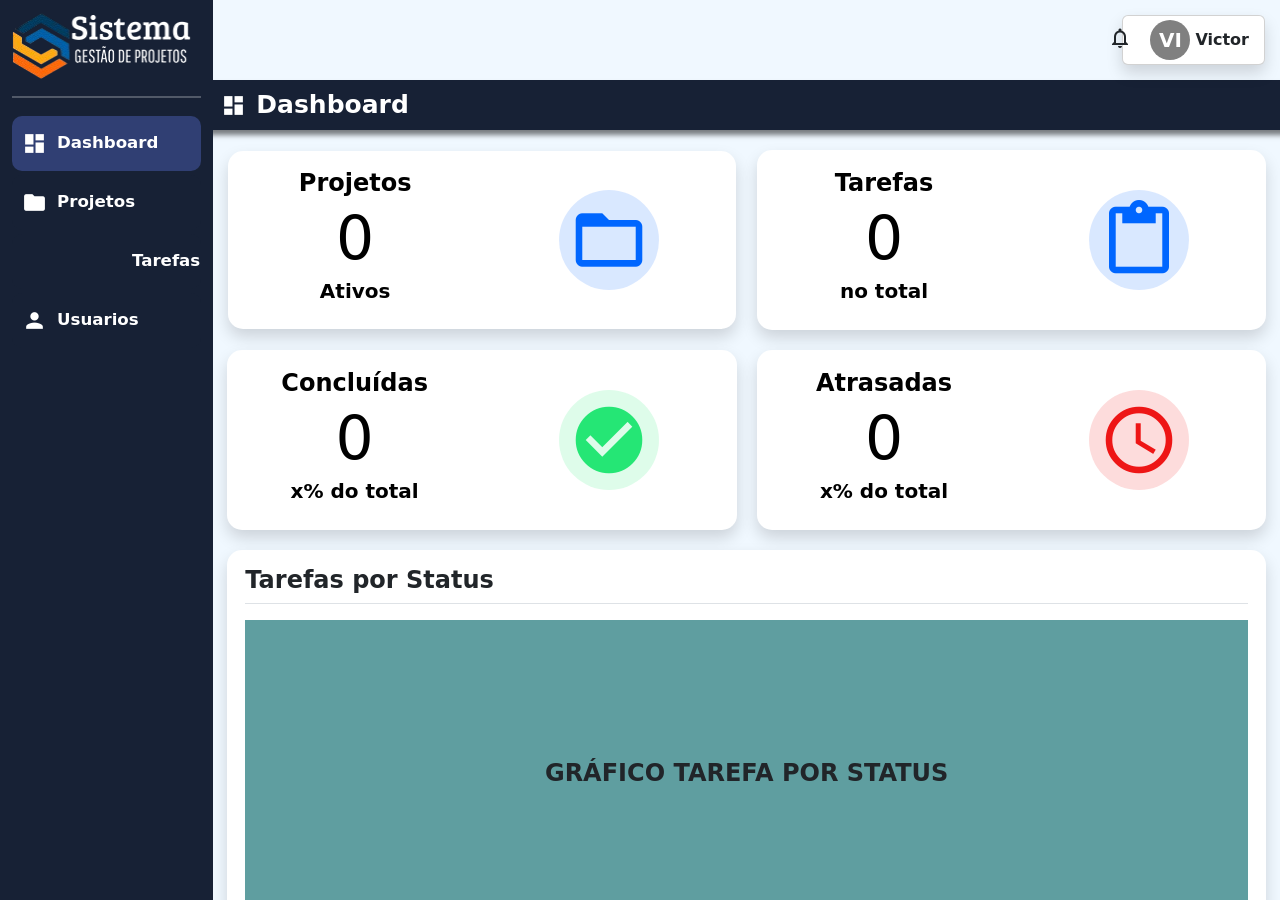
==== index.html @ 1bc86526 "add sticky action bar, table placeholders and modal button alignment" ====
<!DOCTYPE html>
<html lang="en">

<head>
    <meta charset="UTF-8">
    <meta name="viewport" content="width=device-width, initial-scale=1.0">
    <title>Sistema Gestão de Projetos</title>
    <link rel="icon" type="image/png" href="img/icon.png">
    <link href="https://fonts.googleapis.com/css2?family=Material+Symbols+Outlined" rel="stylesheet" />
    <link href="https://fonts.googleapis.com/icon?family=Material+Icons" rel="stylesheet">
    <link rel="stylesheet" href="css/bootstrap.css">
    <link rel="stylesheet" href="css/style.css">

</head>

<body>

    <div class="container-fluid">

        <!-- Linha geral -->
        <div class="row">
            <!-- INICIO DA ESTRUTURA BASE -->
            <!-- Barra lateral -->
            <div class="barraLateral col-4 col-md-4 col-lg-2">

                <div class="logo">
                    <img src="img/logo.png" alt="">
                </div>
                <hr style="background-color: white; border: none;height: 2px;">

                <!-- Menu -->
                <div class="menu">
                    <ul>
                        <li><a class="menuItem active" href="index.html">
                                <span class="material-icons">dashboard</span>
                                Dashboard
                            </a>

                        </li>
                        <li><a class=" menuItem" href="projetos.html">
                                <span class="material-icons">folder</span>
                                Projetos
                            </a>
                        </li>
                        <li><a class="menuItem" href="tarefas.html">
                                <span class="material-icons">task</span>
                                Tarefas
                            </a></li>

                        <li><a class="menuItem" href="usuarios.html">
                                <span class="material-icons">person</span>
                                Usuarios
                            </a>
                        </li>
                    </ul>
                </div>
            </div>

            <!-- Segunda coluna -->
            <div class="geral col-8 col-md-8 col-lg-10">

                <!-- Barra superior -->
                <div class="row barraSuperior">
                    <div class="col-12 px-0">
                        <div class="row barraPerfil mx-0">
                            <div class="col-5 col-sm-6 col-md-8 col-lg-10">
                            </div>
                            <div class="col-7 col-sm-6 col-md-4 col-lg-2 d-flex">
                                <div class="userPerfil card shadow">
                                    <button class="btn">
                                        <span class="material-icons" style="font-size: 24px;margin-top: 3px; ">
                                            notifications_none
                                        </span>
                                    </button>
                                    <!-- <img src="img/avatar.jpg" alt="" class="rounded-circle" width="40" height="40"> -->
                                    <b class="rounded-circle align-middle d-inline-flex justify-content-center align-items-center"
                                        style="width: 40px; height: 40px;min-width: 40px; background-color: gray; color: white; padding: 4px; font-size: 20px;"
                                        id="siglaNome"></b>
                                    <b>Victor</b>
                                </div>
                            </div>
                        </div>

                        <!-- título da página -->
                        <div class="row mx-0">
                            <div class="barraTitulo col-md-12">
                                <span class="material-icons">dashboard</span>
                                Dashboard
                            </div>
                        </div>
                    </div>
                </div>

                <!-- FIM DA ESTRUTURA BASE -->

                <!-- Conteúdo principal -->
                <div class="row">
                    <div class="conteudo col-md-12">

                        <!-- row cards dashboard -->
                        <div class="row mx-3">
                            <!-- Projetos Ativos -->
                            <div class=" dashCards col-12 col-xl-6 col-xxl-3">
                                <button class="btn m-0 p-0 w-100 h-100"><!-- Transforma o card em botão -->
                                    <div class="card shadow">
                                        <div class="row mx-0 d-flex flex-nowrap">
                                            <div class="col-5 col-md-6 dashInfo">
                                                <h4 class="my-0"><b>Projetos</b></h4>
                                                <h2 class="h2numeros">0</h2>
                                                <h5><b>Ativos</b></h5>
                                            </div>
                                            <div class="col-7 col-md-6 dashInfo">
                                                <div class="icones"
                                                    style="background-color: rgba(var(--cor-icone-projetos), var(--opacidade-icone));">
                                                    <span class="material-icons"
                                                        style="color: rgb(var(--cor-icone-projetos));">folder_open</span>
                                                </div>
                                            </div>
                                        </div>
                                    </div>
                                </button>
                            </div>
                            <!-- Tarefas no total -->
                            <div class=" dashCards col-12 col-xl-6 col-xxl-3">
                                <div class="card shadow">
                                    <div class="row mx-0 d-flex flex-nowrap">
                                        <div class="col-5 col-md-6 dashInfo">
                                            <h4 class="my-0"><b>Tarefas</b></h4>
                                            <h2 class="h2numeros">0</h2>
                                            <h5><b>no total</b></h5>
                                        </div>
                                        <div class="col-7 col-md-6 dashInfo">
                                            <div class="icones"
                                                style="background-color: rgba(var(--cor-icone-tarefas), var(--opacidade-icone));">
                                                <span class="material-icons"
                                                    style="color:rgb(var(--cor-icone-tarefas));">content_paste</span>
                                            </div>
                                        </div>
                                    </div>
                                </div>
                            </div>

                            <!-- Tarefas Concluídas -->
                            <div class=" dashCards col-12 col-xl-6 col-xxl-3">
                                <div class="card shadow">
                                    <div class="row mx-0 d-flex flex-nowrap">
                                        <div class="col-5 col-md-6 dashInfo">
                                            <h4 class="my-0"><b>Concluídas</b></h4>
                                            <h2 class="h2numeros">0</h2>
                                            <h5><b>x% do total</b></h5>
                                        </div>
                                        <div class="col-7 col-md-6 dashInfo">
                                            <div class="icones"
                                                style="background-color: rgba(var(--cor-icone-concluidos), var(--opacidade-icone));">
                                                <span class="material-icons"
                                                    style="color:rgb(var(--cor-icone-concluidos));">check_circle</span>
                                            </div>
                                        </div>
                                    </div>
                                </div>
                            </div>

                            <!-- Tarefas Atrasadas -->
                            <div class=" dashCards col-12  col-xl-6 col-xxl-3">
                                <div class="card shadow">
                                    <div class="row mx-0 d-flex flex-nowrap">
                                        <div class="col-5 col-md-6 dashInfo">
                                            <h4 class="my-0"><b>Atrasadas</b></h4>
                                            <h2 class="h2numeros">0</h2>
                                            <h5><b>x% do total</b></h5>
                                        </div>
                                        <div class="col-7 col-md-6 dashInfo">
                                            <div class="icones"
                                                style="background-color: rgba(var(--cor-icone-atrasadas), var(--opacidade-icone));">
                                                <span class="material-icons"
                                                    style="color:rgb(var(--cor-icone-atrasadas));">access_time</span>
                                            </div>
                                        </div>
                                    </div>
                                </div>
                            </div>

                        </div>
                        <!-- Fim row cards dashboard -->

                        <!-- Tarefas Status -->
                        <div class="row mx-3">
                            <div class="dashTarefas col-12 col-xxl-6">
                                <div class="card shadow">
                                    <div class="row mt-3 border-bottom">
                                        <h4 class="p-0"><b>Tarefas por Status</b></h4>

                                    </div>
                                    <div class="row mt-3 mb-3" style="height: 100%;">
                                        <div class="graficoTarefas col-12">
                                            <h4><b>GRÁFICO TAREFA POR STATUS</b></h4>
                                        </div>
                                    </div>
                                </div>
                            </div>
                            <div class="dashTarefas col-12 col-xxl-6">
                                <div class="card shadow">
                                    <div class="row  mt-3 border-bottom">
                                        <h4 class="p-0" style="font-size: clamp(13px, 1.3vw, 24px);"><b>Tarefas
                                                concluídas (últimos 7 dias)</b></h4>
                                    </div>
                                    <div class="row mt-3 mb-3" style="height: 100%;">
                                        <div class="graficoTarefas">
                                            <h4><b>GRÁFICO TAREFAS CONCLUÍDAS</b></h4>
                                        </div>
                                    </div>
                                </div>
                            </div>
                        </div>
                        <!-- Fim Tarefas Status -->

                        <!-- Projetos e tarefas recentes -->
                        <div class="row mx-3">
                            <div class="dashTarefas col-12 col-xxl-6">
                                <div class="card shadow">
                                    <div class="row mt-3 border-bottom">
                                        <h4 class="p-0"><b>Projetos Recentes</b></h4>
                                    </div>
                                    <div class="row  mt-3 mb-2" style="height: 100%;">
                                        <div class="graficoTarefas col-12">
                                            <h4><b>LISTA PROJETOS RECENTES</b></h4>
                                        </div>
                                    </div>
                                    <div class="row">
                                        <h5 class="p-0"><b><a href="">Ver Todos</a></b></h5>
                                    </div>
                                </div>
                            </div>
                            <div class="dashTarefas col-12 col-xxl-6">
                                <div class="card shadow">
                                    <div class="row mt-3 border-bottom">
                                        <h4 class="p-0"><b>Tarefas Recentes</b></h4>
                                    </div>
                                    <div class="row  mt-3 mb-2" style="height: 100%;">
                                        <div class="graficoTarefas">
                                            <h4><b>LISTA TAREFAS RECENTES</b></h4>
                                        </div>
                                    </div>
                                    <div class="row">
                                        <h5 class="p-0"><b><a href="">Ver Todas</a></b></h5>
                                    </div>
                                </div>
                            </div>
                        </div>
                        <!-- Fim Tarefas Status -->
                    </div>
                    <!-- Fim conteúdo principal -->
                </div>
                <!-- Fim segunda coluna -->
            </div>
            <!-- Fim linha geral -->
        </div>

        <script src=" js/bootstrap.js">
        </script>
        <script src="js/script.js">
        </script>
</body>

</html>
---- css/style.css ----
:root {
    --cor-primaria: #172135;
    --cor-secundaria: #dfdfdf;
    --cor-menuSelecionado: #303f73;
    --cor-menuHover: #3c4e8f;
    --cor-geral: aliceblue;
    --font-textos: 'Segoe UI', Tahoma, Geneva, Verdana, sans-serif;

    --cor-icone-projetos: 0, 102, 255;
    --cor-icone-tarefas: 0, 102, 255;
    --cor-icone-concluidos: 37, 230, 117;
    --cor-icone-atrasadas: 238, 22, 22;
    --opacidade-icone: 0.15;

    --teste: dashCards col-sm-12 col-md-12 col-lg-6 col-xl-3;
}

a {
    text-decoration: none;
}

span.material-icons {
    font-size: 25px;
    margin-right: 10px;
}

/* ----------------> BARRA LATERAL E MENU <----------------*/
.barraLateral {
    min-height: 100vh;
    background-color: var(--cor-primaria);
    position: sticky;
    top: 0;
    display: flex;
    flex-direction: column;
}

.logo {
    width: 100%;
    height: 80px;
    display: flex;
    justify-content: center;
    align-items: center;
}

.logo img {
    max-width: 100%;
    height: auto;
}

.menu {
    padding: 0px;
}

.menu ul {
    list-style-type: none;
    padding: 0px;
    margin: 0px;
}

.menu ul li {
    display: flex;
}

.menuItem {
    background-color: var(--cor-primaria);
    width: 100%;
    margin: 2px 0px;
    padding: 15px 10px;
    border-radius: 10px;
    color: rgb(255, 255, 255);
    font-weight: bold;
    transition: 0.5s;
    display: flex;
    align-items: center;
    font-size: clamp(12px, 1.3vw, 18px);
    white-space: nowrap;
}

.menuItem:hover {
    background-color: var(--cor-menuHover);
}

.menu a.active {
    background-color: var(--cor-menuSelecionado);
}

/* ----------------> GERAL <----------------*/

.geral {
    height: 100vh;
    background-color: var(--cor-geral);
    flex: 1;
    overflow-y: auto;
    overflow-x: hidden;
    padding: 0px;
    margin: 0px;
}

/* ----------------> BARRA SUPERIOR E PERFIL <----------------*/
.barraSuperior {
    height: fit-content;
    background-color: var(--cor-geral);
    padding: 0px;
    position: sticky;
    top: 0;
    z-index: 100;
}

.barraPerfil {
    height: 80px;
}

.userPerfil {
    align-self: center;
    width: fit-content;
    height: fit-content;
    flex-direction: row;
    align-items: center;
    justify-content: flex-end;
    margin-left: auto;
    padding: 0px 15px;
    margin-right: 15px;
    gap: 5px;
}



/* ----------------> BARRA DE AÇÕES <----------------*/
.barraAcoes {
    position: sticky;
    top: 130px;
    z-index: 99;
    padding: 10px 15px;
}

/* ----------------> BARRA TITULO E CONTEUDO <----------------*/
.barraTitulo {
    height: 50px;
    background-color: var(--cor-primaria);
    display: flex;
    align-items: center;
    padding-left: 20px;
    font-size: 25px;
    font-weight: bold;
    color: white;
    margin: 0;
    box-shadow: rgba(0, 0, 0, 0.5) 0px 5px 5px;

}

.conteudo {
    height: 100vh;
    margin: 0px;
    padding: 0px;
    margin-top: 10px;
}

/* ----------------> Dashboard <----------------*/

.dashCards {
    height: 200px;
    padding: 10px 10px;
}

.dashCards .card {
    height: 100%;
    justify-content: center;
    border-radius: 15px;
    border: none;
}

.dashCards .dashInfo {
    justify-content: center;
    display: flex;
    align-items: center;
    flex-direction: column;
    color: black;
    gap: 5px;
    text-align: center;

}

.dashInfo .icones {
    border-radius: 500px;
    padding: 10px;
    align-items: center;
    justify-content: center;
    display: flex;
}

.card span {
    font-size: 80px;
    margin: 0px;
}

h2.h2numeros {
    font-size: 60px;
    margin: 0px;
}

/* ----------------> Dashboard tarefas <----------------*/

.dashTarefas {
    padding: 10px 10px;
}

.dashTarefas .card {
    border-radius: 15px;
    border: none;
    height: 400px;  
    min-height: 250px;
    padding: 0px 30px;
    font-size: 10px;
}

.graficoTarefas {
    height: 100%;
    display: flex;
    align-items: center;
    justify-content: center;
    background-color: cadetblue;
}
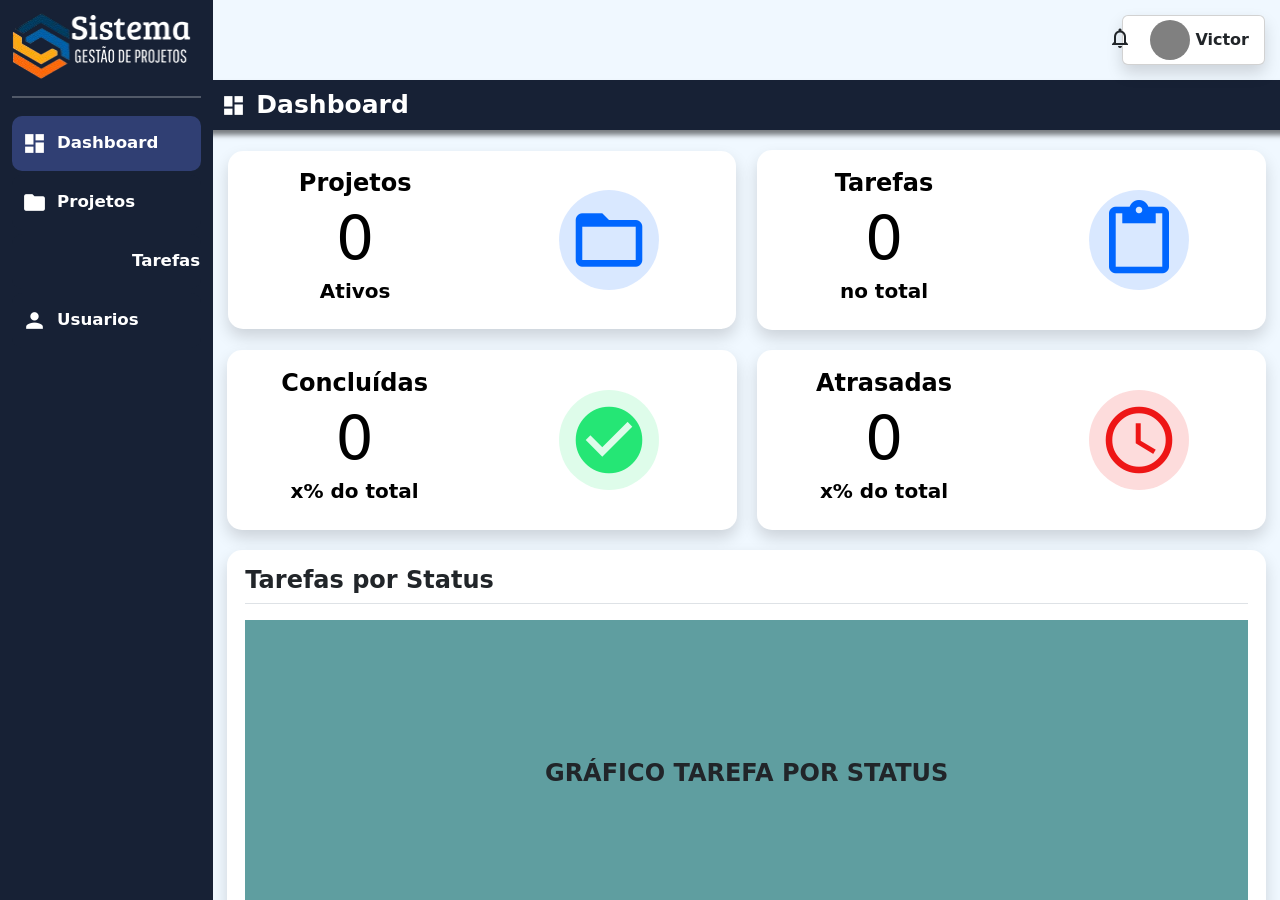
==== commit c28c82b6: "Created data filter of projects and tasks, and also associated to id's" ====
--- a/index.html
+++ b/index.html
@@ -65,7 +65,7 @@
                         <div class="row barraPerfil mx-0">
                             <div class="col-5 col-sm-6 col-md-8 col-lg-10">
                             </div>
-                            <div class="col-7 col-sm-6 col-md-4 col-lg-2 d-flex">
+                            <div class="col-7 col-sm-6 col-md-5 col-lg-2  d-flex">
                                 <div class="userPerfil card shadow">
                                     <button class="btn">
                                         <span class="material-icons" style="font-size: 24px;margin-top: 3px; ">
@@ -106,7 +106,7 @@
                                         <div class="row mx-0 d-flex flex-nowrap">
                                             <div class="col-5 col-md-6 dashInfo">
                                                 <h4 class="my-0"><b>Projetos</b></h4>
-                                                <h2 class="h2numeros">0</h2>
+                                                <h2 class="h2numeros" id="numProjetosAtivos">0</h2>
                                                 <h5><b>Ativos</b></h5>
                                             </div>
                                             <div class="col-7 col-md-6 dashInfo">
@@ -126,7 +126,7 @@
                                     <div class="row mx-0 d-flex flex-nowrap">
                                         <div class="col-5 col-md-6 dashInfo">
                                             <h4 class="my-0"><b>Tarefas</b></h4>
-                                            <h2 class="h2numeros">0</h2>
+                                            <h2 class="h2numeros" id="numTarefasTotal">0</h2>
                                             <h5><b>no total</b></h5>
                                         </div>
                                         <div class="col-7 col-md-6 dashInfo">
@@ -146,8 +146,8 @@
                                     <div class="row mx-0 d-flex flex-nowrap">
                                         <div class="col-5 col-md-6 dashInfo">
                                             <h4 class="my-0"><b>Concluídas</b></h4>
-                                            <h2 class="h2numeros">0</h2>
-                                            <h5><b>x% do total</b></h5>
+                                            <h2 class="h2numeros" id="numTarefasConcluidas">0</h2>
+                                            <h5><b id="pTarefasConcluidas">x% do total</b></h5>
                                         </div>
                                         <div class="col-7 col-md-6 dashInfo">
                                             <div class="icones"
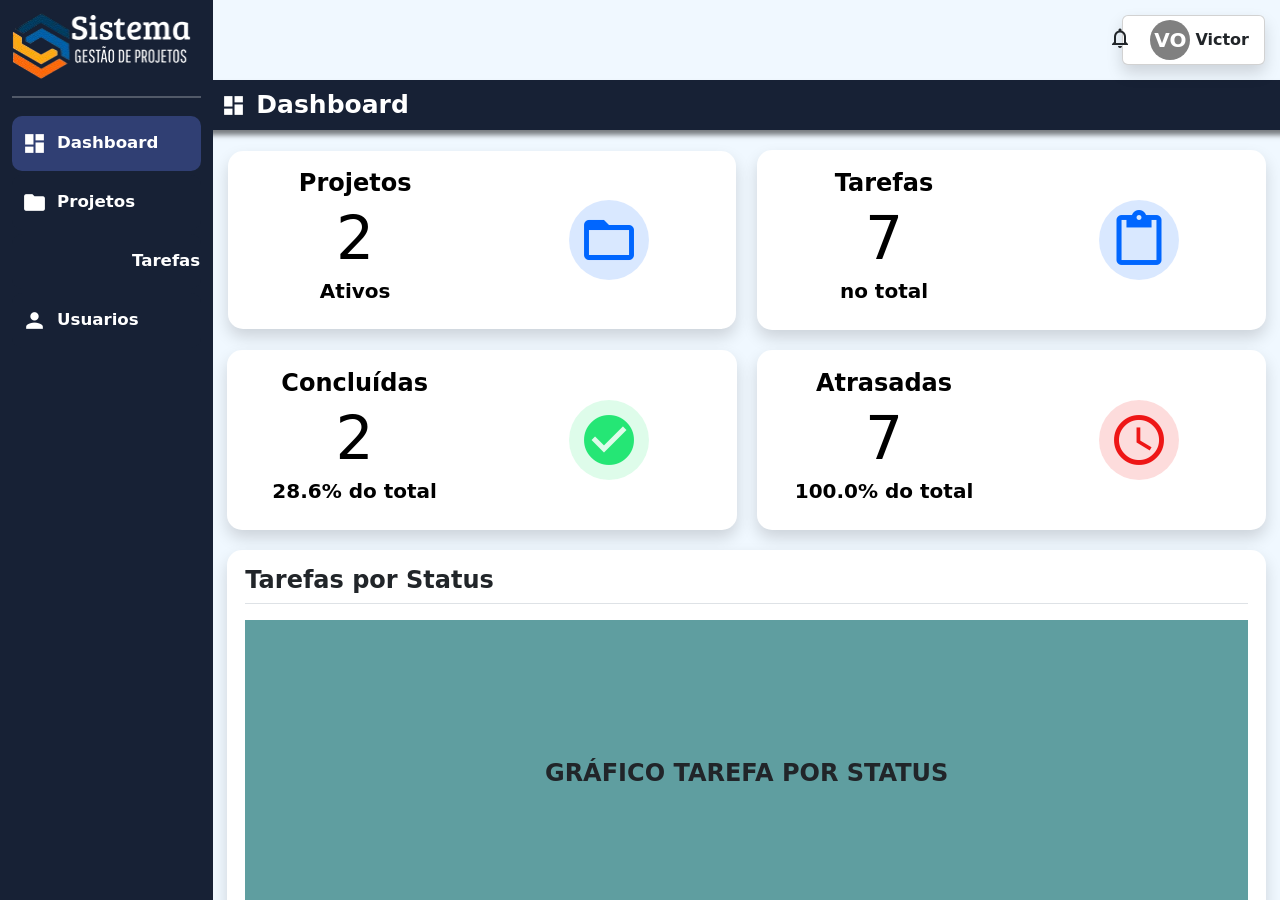
==== commit ef0071e8: "add form validation, date validation, autocomplete, modal fixes, overdue tasks stats and mock data s" ====
--- a/index.html
+++ b/index.html
@@ -166,8 +166,8 @@
                                     <div class="row mx-0 d-flex flex-nowrap">
                                         <div class="col-5 col-md-6 dashInfo">
                                             <h4 class="my-0"><b>Atrasadas</b></h4>
-                                            <h2 class="h2numeros">0</h2>
-                                            <h5><b>x% do total</b></h5>
+                                            <h2 class="h2numeros" id="numTarefasAtrasadas">0</h2>
+                                            <h5><b id="pTarefasAtrasadas">x% do total</b></h5>
                                         </div>
                                         <div class="col-7 col-md-6 dashInfo">
                                             <div class="icones"
--- a/css/style.css
+++ b/css/style.css
@@ -189,7 +189,7 @@
 }
 
 .card span {
-    font-size: 80px;
+    font-size: 60px;
     margin: 0px;
 }
 
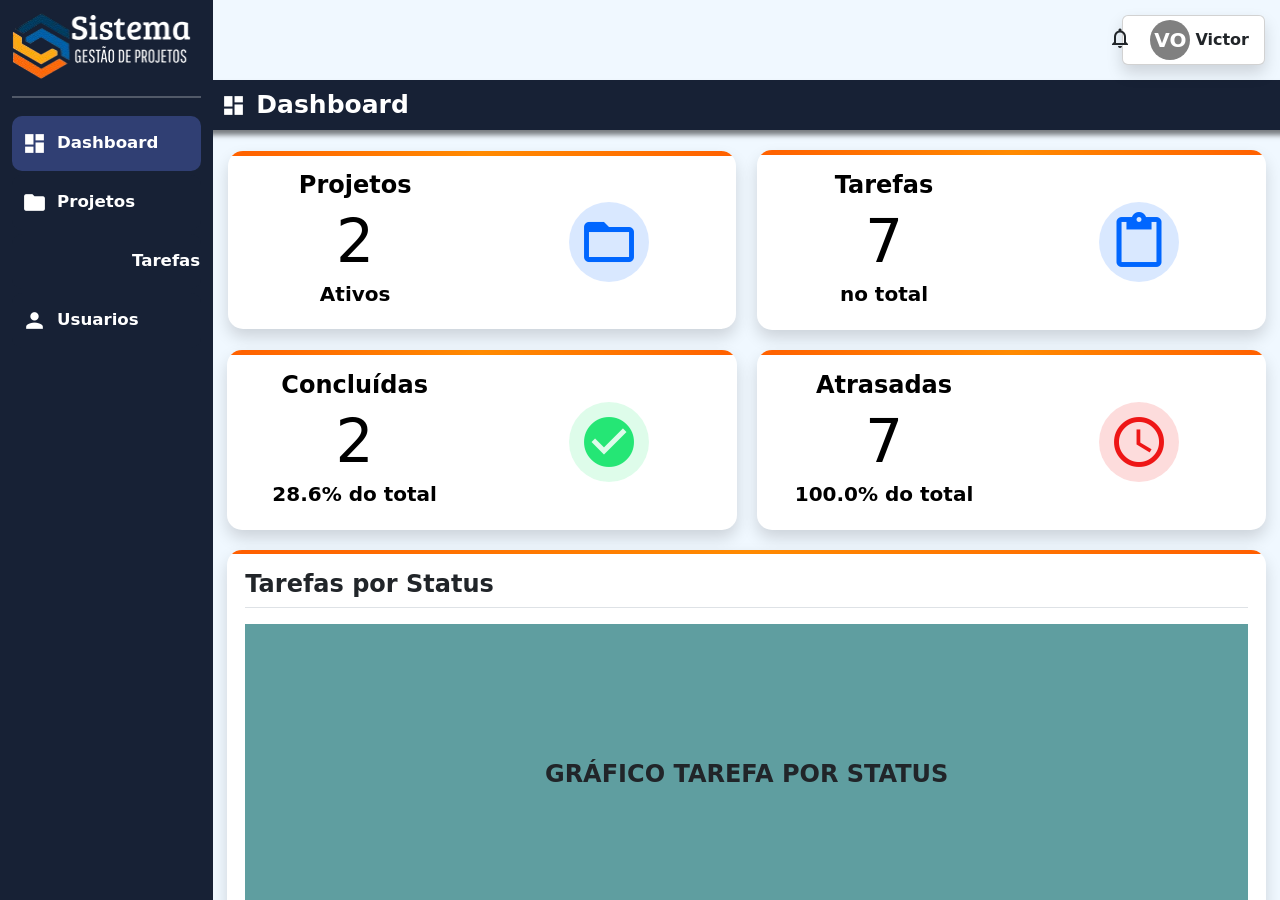
==== commit f5b62bfe: "created login screen and add color accent to dashboard cards   add login page, styled cards, and fix" ====
--- a/index.html
+++ b/index.html
@@ -100,10 +100,12 @@
                         <!-- row cards dashboard -->
                         <div class="row mx-3">
                             <!-- Projetos Ativos -->
-                            <div class=" dashCards col-12 col-xl-6 col-xxl-3">
+                            <div class=" dashCards col-12 col-xl-6 col-xxl-3 ">
                                 <button class="btn m-0 p-0 w-100 h-100"><!-- Transforma o card em botão -->
                                     <div class="card shadow">
-                                        <div class="row mx-0 d-flex flex-nowrap">
+                                        <div class="row barraCorCards"></div> <!-- Barra Cor Cards-->
+
+                                        <div class="row mx-0 d-flex flex-nowrap h-100">
                                             <div class="col-5 col-md-6 dashInfo">
                                                 <h4 class="my-0"><b>Projetos</b></h4>
                                                 <h2 class="h2numeros" id="numProjetosAtivos">0</h2>
@@ -117,13 +119,16 @@
                                                 </div>
                                             </div>
                                         </div>
+
                                     </div>
                                 </button>
                             </div>
                             <!-- Tarefas no total -->
                             <div class=" dashCards col-12 col-xl-6 col-xxl-3">
                                 <div class="card shadow">
-                                    <div class="row mx-0 d-flex flex-nowrap">
+                                    <div class="row barraCorCards"></div> <!-- Barra Cor Cards-->
+
+                                    <div class="row mx-0 d-flex flex-nowrap h-100">
                                         <div class="col-5 col-md-6 dashInfo">
                                             <h4 class="my-0"><b>Tarefas</b></h4>
                                             <h2 class="h2numeros" id="numTarefasTotal">0</h2>
@@ -143,7 +148,9 @@
                             <!-- Tarefas Concluídas -->
                             <div class=" dashCards col-12 col-xl-6 col-xxl-3">
                                 <div class="card shadow">
-                                    <div class="row mx-0 d-flex flex-nowrap">
+                                    <div class="row barraCorCards"></div> <!-- Barra Cor Cards-->
+
+                                    <div class="row mx-0 d-flex flex-nowrap h-100">
                                         <div class="col-5 col-md-6 dashInfo">
                                             <h4 class="my-0"><b>Concluídas</b></h4>
                                             <h2 class="h2numeros" id="numTarefasConcluidas">0</h2>
@@ -163,7 +170,9 @@
                             <!-- Tarefas Atrasadas -->
                             <div class=" dashCards col-12  col-xl-6 col-xxl-3">
                                 <div class="card shadow">
-                                    <div class="row mx-0 d-flex flex-nowrap">
+                                    <div class="row barraCorCards"></div> <!-- Barra Cor Cards-->
+
+                                    <div class="row mx-0 d-flex flex-nowrap h-100">
                                         <div class="col-5 col-md-6 dashInfo">
                                             <h4 class="my-0"><b>Atrasadas</b></h4>
                                             <h2 class="h2numeros" id="numTarefasAtrasadas">0</h2>
@@ -185,8 +194,10 @@
 
                         <!-- Tarefas Status -->
                         <div class="row mx-3">
-                            <div class="dashTarefas col-12 col-xxl-6">
-                                <div class="card shadow">
+                            <div class="dashTarefas mx col-12 col-xxl-6">
+                                <div class="card shadow">
+                                    <div class="row barraCorCards" style="margin-left:-30px;margin-right:-30px;"></div><!-- Barra Cor Cards-->
+
                                     <div class="row mt-3 border-bottom">
                                         <h4 class="p-0"><b>Tarefas por Status</b></h4>
 
@@ -200,6 +211,8 @@
                             </div>
                             <div class="dashTarefas col-12 col-xxl-6">
                                 <div class="card shadow">
+                                    <div class="row barraCorCards" style="margin-left:-30px;margin-right:-30px;"></div><!-- Barra Cor Cards-->
+
                                     <div class="row  mt-3 border-bottom">
                                         <h4 class="p-0" style="font-size: clamp(13px, 1.3vw, 24px);"><b>Tarefas
                                                 concluídas (últimos 7 dias)</b></h4>
@@ -218,6 +231,7 @@
                         <div class="row mx-3">
                             <div class="dashTarefas col-12 col-xxl-6">
                                 <div class="card shadow">
+                                    <div class="row barraCorCards" style="margin-left:-30px;margin-right:-30px;"></div><!-- Barra Cor Cards-->
                                     <div class="row mt-3 border-bottom">
                                         <h4 class="p-0"><b>Projetos Recentes</b></h4>
                                     </div>
@@ -233,6 +247,7 @@
                             </div>
                             <div class="dashTarefas col-12 col-xxl-6">
                                 <div class="card shadow">
+                                    <div class="row barraCorCards" style="margin-left:-30px;margin-right:-30px;"></div><!-- Barra Cor Cards-->
                                     <div class="row mt-3 border-bottom">
                                         <h4 class="p-0"><b>Tarefas Recentes</b></h4>
                                     </div>
--- a/css/style.css
+++ b/css/style.css
@@ -5,6 +5,7 @@
     --cor-menuHover: #3c4e8f;
     --cor-geral: aliceblue;
     --font-textos: 'Segoe UI', Tahoma, Geneva, Verdana, sans-serif;
+    --cor-login: rgb(212, 211, 211);
 
     --cor-icone-projetos: 0, 102, 255;
     --cor-icone-tarefas: 0, 102, 255;
@@ -22,6 +23,69 @@
 span.material-icons {
     font-size: 25px;
     margin-right: 10px;
+}
+
+/* ----------------> PÁGINA LOGIN <----------------*/
+
+.backgroundLogin {
+    height: 100vh;
+    width: 100vw;
+    background-image: url(/img/background.png);
+    background-repeat: no-repeat;
+    background-size: cover;
+}
+
+.backgroundLogin .card {
+    height: 600px;
+    width: 1000px;
+    border-radius: 20px;
+    border: none;
+}
+
+.input-group .material-icons {
+    font-size: 30px;
+    color: var(--cor-login);
+}
+
+.inputLogin {
+    /* background-color: aquamarine; */
+    border-radius: 50px;
+    height: 60px;
+    padding: 0px;
+    border: 2px solid;
+    border-color: var(--cor-login);
+}
+
+.inputLogin input {
+    line-height: 0;
+    font-size: clamp(12px, 1.5vw, 18px);
+    border: none;
+    height: 100%;
+    width: 100%;
+}
+
+.inputLogin input:focus {
+    outline: none;
+    box-shadow: none;
+}
+
+.btLogin {
+    background: linear-gradient(to right,
+            #ff5e00,
+            #ff8a00,
+            #ff5e00);
+    font-weight: bold;
+    color: white;
+    font-size: 30px;
+    align-items: center;
+    justify-content: center;
+    border-radius: 30px;
+}
+
+.boardWelcome {
+    background-image: url(/img/loginBG.png);
+    background-repeat: no-repeat;
+    background-size: cover;
 }
 
 /* ----------------> BARRA LATERAL E MENU <----------------*/
@@ -128,7 +192,7 @@
 /* ----------------> BARRA DE AÇÕES <----------------*/
 .barraAcoes {
     position: sticky;
-    top: 130px;
+    top: 140px;
     z-index: 99;
     padding: 10px 15px;
 }
@@ -156,6 +220,13 @@
 }
 
 /* ----------------> Dashboard <----------------*/
+.barraCorCards {
+    height: 5px;
+    background: linear-gradient(to right,
+            #ff5e00,
+            #ff8a00,
+            #ff5e00);
+}
 
 .dashCards {
     height: 200px;
@@ -167,6 +238,7 @@
     justify-content: center;
     border-radius: 15px;
     border: none;
+    overflow: hidden;
 }
 
 .dashCards .dashInfo {
@@ -207,10 +279,11 @@
 .dashTarefas .card {
     border-radius: 15px;
     border: none;
-    height: 400px;  
+    height: 400px;
     min-height: 250px;
     padding: 0px 30px;
     font-size: 10px;
+    overflow: hidden;
 }
 
 .graficoTarefas {
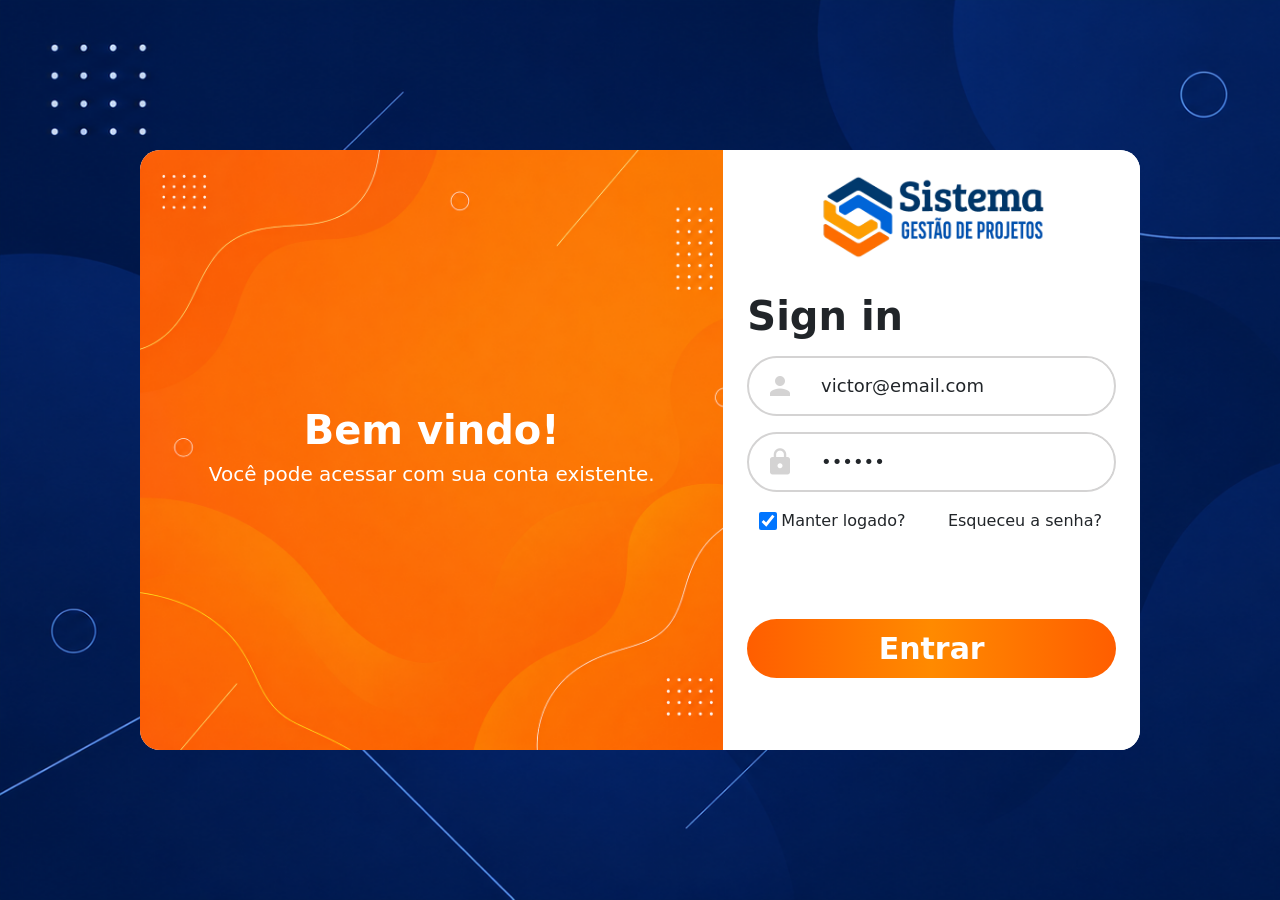
==== commit 9db5558b: "Users are now redirected to the login page when not signed in, and to   the dashboard after a succes" ====
--- a/index.html
+++ b/index.html
@@ -22,39 +22,58 @@
             <!-- INICIO DA ESTRUTURA BASE -->
             <!-- Barra lateral -->
             <div class="barraLateral col-4 col-md-4 col-lg-2">
-
-                <div class="logo">
-                    <img src="img/logo.png" alt="">
+                <div class="row">
+                    <div class="col-12">
+                        <div class="logo">
+                            <img src="img/logo.png" alt="">
+                        </div>
+                    </div>
                 </div>
                 <hr style="background-color: white; border: none;height: 2px;">
 
                 <!-- Menu -->
-                <div class="menu">
-                    <ul>
-                        <li><a class="menuItem active" href="index.html">
-                                <span class="material-icons">dashboard</span>
-                                Dashboard
-                            </a>
-
-                        </li>
-                        <li><a class=" menuItem" href="projetos.html">
-                                <span class="material-icons">folder</span>
-                                Projetos
-                            </a>
-                        </li>
-                        <li><a class="menuItem" href="tarefas.html">
-                                <span class="material-icons">task</span>
-                                Tarefas
-                            </a></li>
-
-                        <li><a class="menuItem" href="usuarios.html">
-                                <span class="material-icons">person</span>
-                                Usuarios
-                            </a>
-                        </li>
-                    </ul>
+                <div class="row">
+                    <div class="col-12">
+                        <div class="menu">
+                            <ul>
+                                <li><a class="menuItem active" href="index.html">
+                                        <span class="material-icons">dashboard</span>
+                                        Dashboard
+                                    </a>
+
+                                </li>
+                                <li><a class=" menuItem" href="projetos.html">
+                                        <span class="material-icons">folder</span>
+                                        Projetos
+                                    </a>
+                                </li>
+                                <li><a class="menuItem" href="tarefas.html">
+                                        <span class="material-icons">task</span>
+                                        Tarefas
+                                    </a></li>
+
+                                <li><a class="menuItem" href="usuarios.html">
+                                        <span class="material-icons">person</span>
+                                        Usuarios
+                                    </a>
+                                </li>
+                            </ul>
+                        </div>
+                    </div>
+                </div>
+                <div class="row mt-auto mb-5">
+                    <div class="col-12">
+                        <hr class="mb-1" style="background-color: white; border: none;height: 2px;">
+
+                        <button class="menuItem m-0" style="border: none; height:40px;" onclick="logout()">
+                            <span class="material-icons text-white">logout</span>
+                            Sair
+                        </button>
+                        <hr class="mt-1" style="background-color: white; border: none;height: 2px;">
+                    </div>
                 </div>
             </div>
+            <!-- Fim da barra lateral -->
 
             <!-- Segunda coluna -->
             <div class="geral col-8 col-md-8 col-lg-10">
@@ -76,7 +95,7 @@
                                     <b class="rounded-circle align-middle d-inline-flex justify-content-center align-items-center"
                                         style="width: 40px; height: 40px;min-width: 40px; background-color: gray; color: white; padding: 4px; font-size: 20px;"
                                         id="siglaNome"></b>
-                                    <b>Victor</b>
+                                    <b id="nomeUsuario">Username</b>
                                 </div>
                             </div>
                         </div>
@@ -196,7 +215,8 @@
                         <div class="row mx-3">
                             <div class="dashTarefas mx col-12 col-xxl-6">
                                 <div class="card shadow">
-                                    <div class="row barraCorCards" style="margin-left:-30px;margin-right:-30px;"></div><!-- Barra Cor Cards-->
+                                    <div class="row barraCorCards" style="margin-left:-30px;margin-right:-30px;"></div>
+                                    <!-- Barra Cor Cards-->
 
                                     <div class="row mt-3 border-bottom">
                                         <h4 class="p-0"><b>Tarefas por Status</b></h4>
@@ -211,7 +231,8 @@
                             </div>
                             <div class="dashTarefas col-12 col-xxl-6">
                                 <div class="card shadow">
-                                    <div class="row barraCorCards" style="margin-left:-30px;margin-right:-30px;"></div><!-- Barra Cor Cards-->
+                                    <div class="row barraCorCards" style="margin-left:-30px;margin-right:-30px;"></div>
+                                    <!-- Barra Cor Cards-->
 
                                     <div class="row  mt-3 border-bottom">
                                         <h4 class="p-0" style="font-size: clamp(13px, 1.3vw, 24px);"><b>Tarefas
@@ -231,7 +252,8 @@
                         <div class="row mx-3">
                             <div class="dashTarefas col-12 col-xxl-6">
                                 <div class="card shadow">
-                                    <div class="row barraCorCards" style="margin-left:-30px;margin-right:-30px;"></div><!-- Barra Cor Cards-->
+                                    <div class="row barraCorCards" style="margin-left:-30px;margin-right:-30px;"></div>
+                                    <!-- Barra Cor Cards-->
                                     <div class="row mt-3 border-bottom">
                                         <h4 class="p-0"><b>Projetos Recentes</b></h4>
                                     </div>
@@ -247,7 +269,8 @@
                             </div>
                             <div class="dashTarefas col-12 col-xxl-6">
                                 <div class="card shadow">
-                                    <div class="row barraCorCards" style="margin-left:-30px;margin-right:-30px;"></div><!-- Barra Cor Cards-->
+                                    <div class="row barraCorCards" style="margin-left:-30px;margin-right:-30px;"></div>
+                                    <!-- Barra Cor Cards-->
                                     <div class="row mt-3 border-bottom">
                                         <h4 class="p-0"><b>Tarefas Recentes</b></h4>
                                     </div>
--- a/css/style.css
+++ b/css/style.css
@@ -21,12 +21,15 @@
 }
 
 span.material-icons {
-    font-size: 25px;
+    font-size:25px;
     margin-right: 10px;
 }
 
 /* ----------------> PÁGINA LOGIN <----------------*/
 
+.camposLogin.is-invalid:focus {
+    box-shadow: none;
+}
 .backgroundLogin {
     height: 100vh;
     width: 100vw;
@@ -48,7 +51,6 @@
 }
 
 .inputLogin {
-    /* background-color: aquamarine; */
     border-radius: 50px;
     height: 60px;
     padding: 0px;
@@ -86,6 +88,7 @@
     background-image: url(/img/loginBG.png);
     background-repeat: no-repeat;
     background-size: cover;
+    text-align: center;
 }
 
 /* ----------------> BARRA LATERAL E MENU <----------------*/
@@ -221,7 +224,7 @@
 
 /* ----------------> Dashboard <----------------*/
 .barraCorCards {
-    height: 5px;
+    height: 10px;
     background: linear-gradient(to right,
             #ff5e00,
             #ff8a00,
